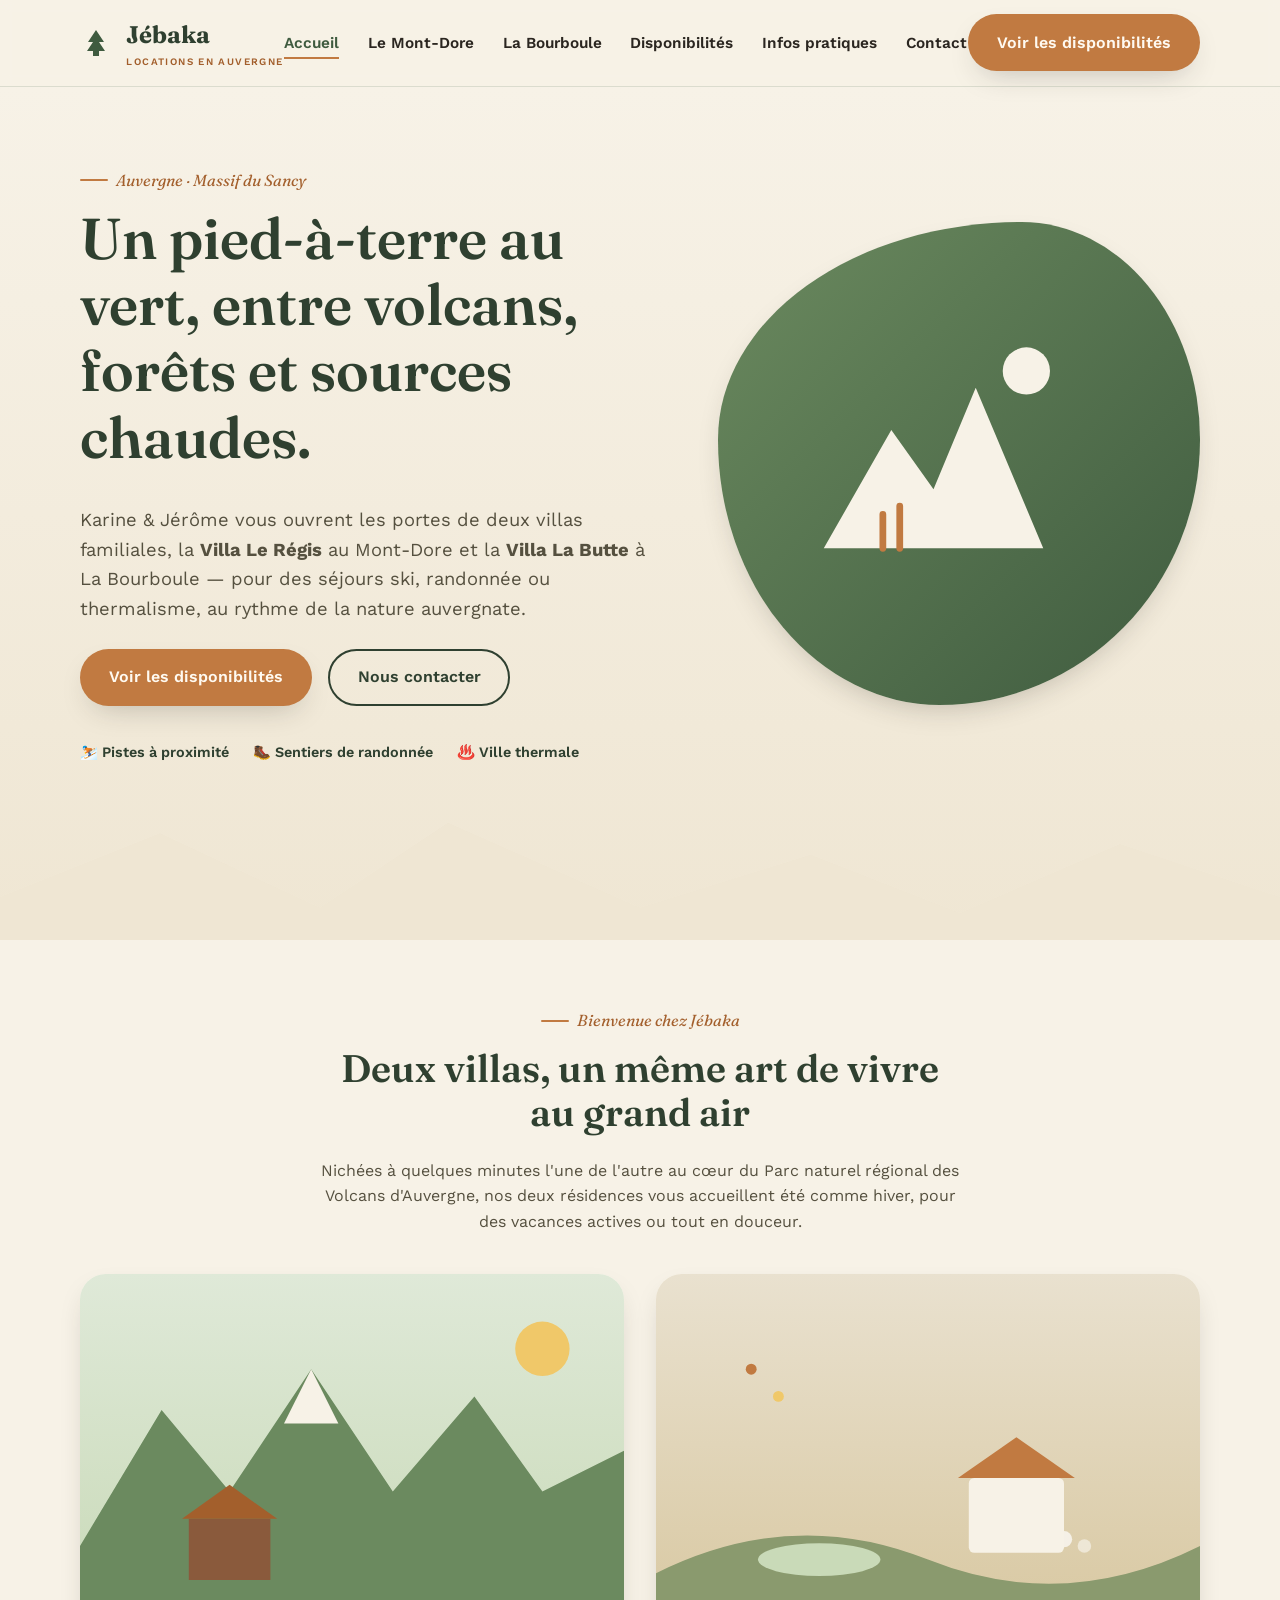
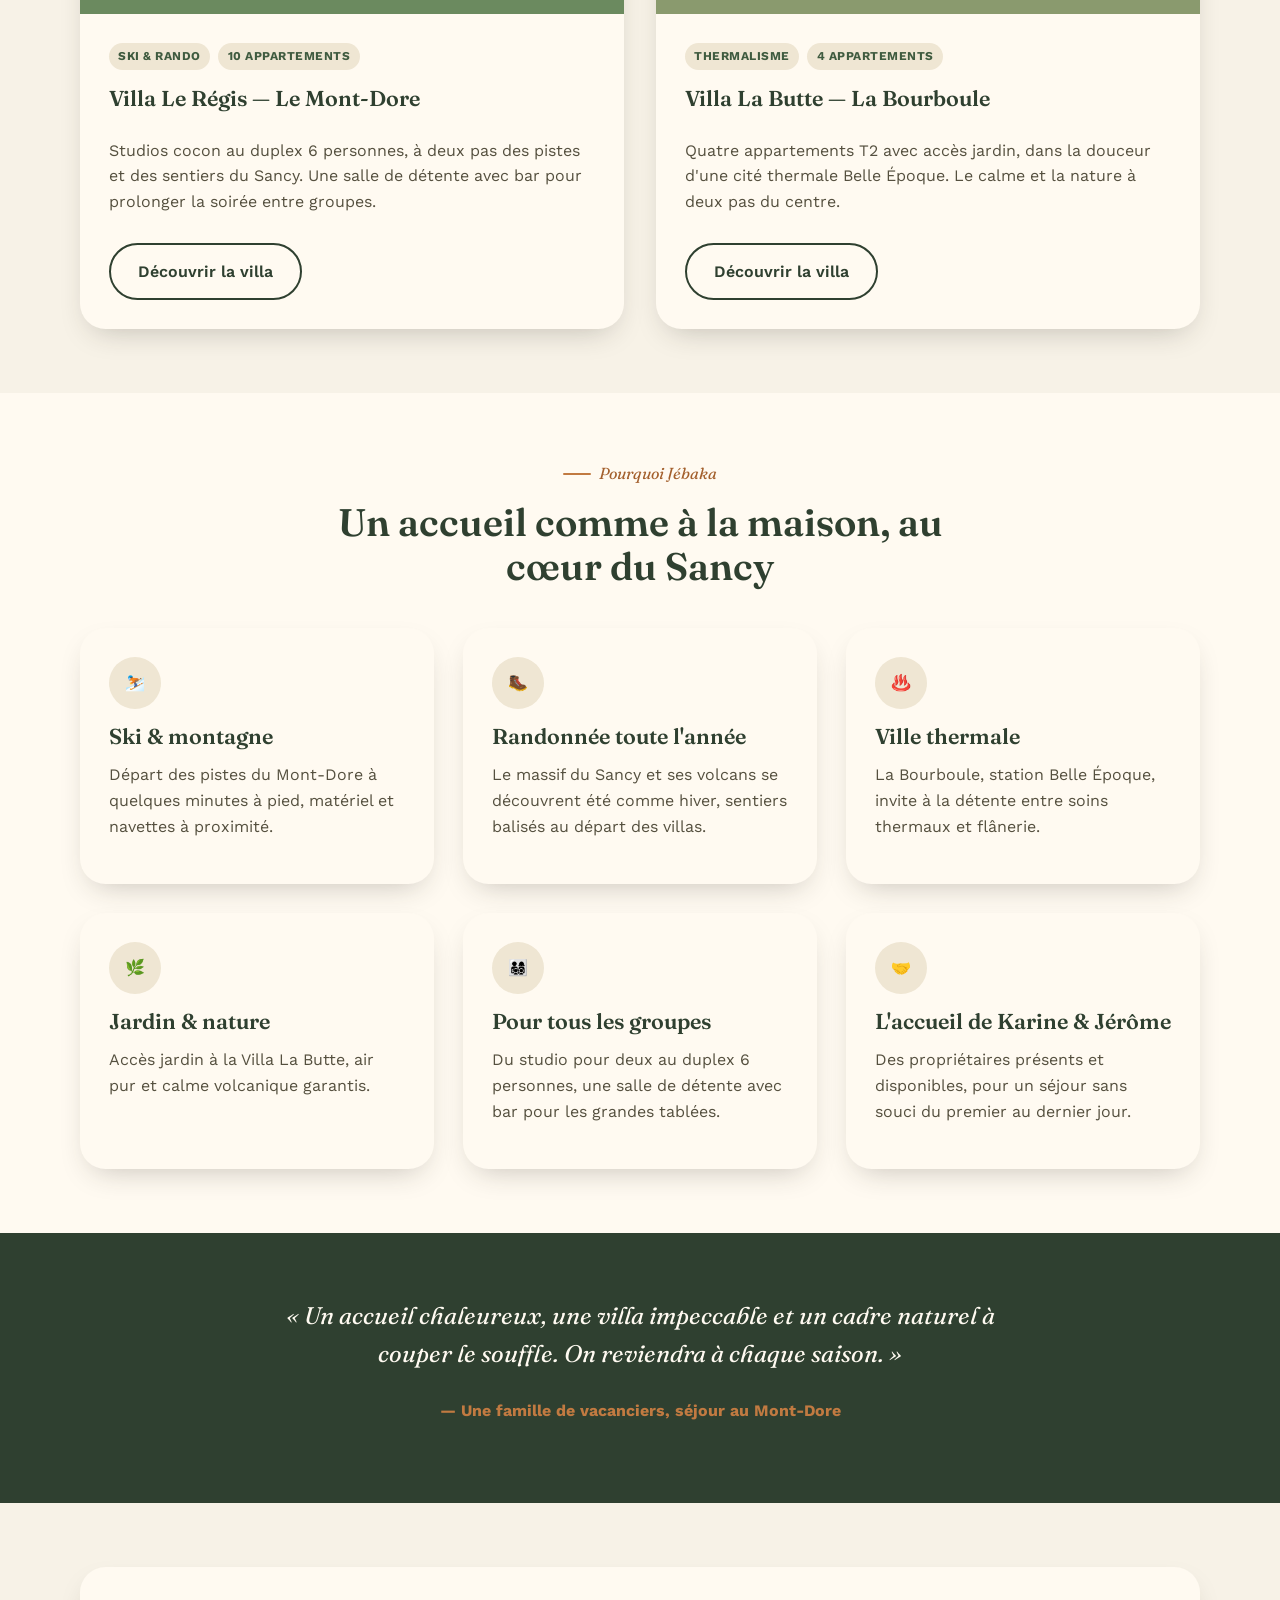
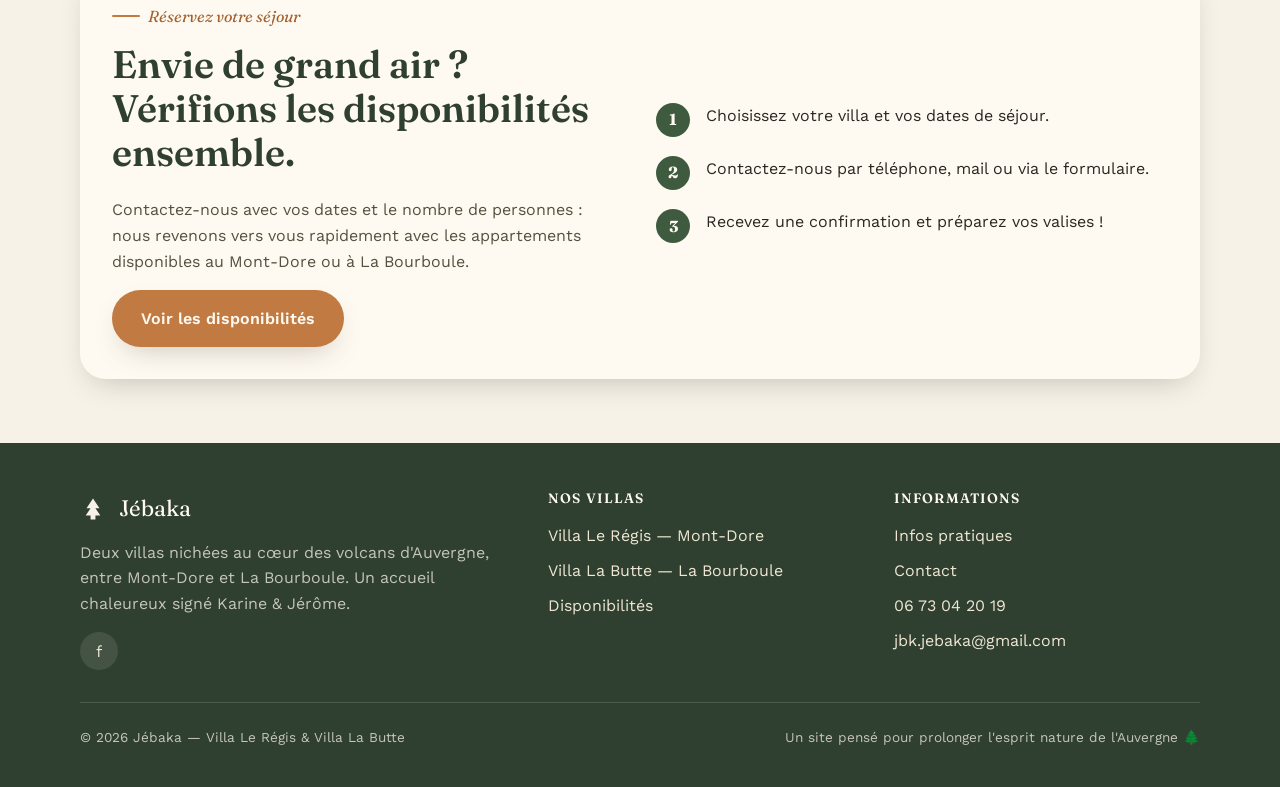
==== index.html @ 48bd9418 "Refonte du site Jébaka avec un thème naturel Nouveau site statique (accueil, Mont-Dore, Bourboule, d" ====
<!DOCTYPE html>
<html lang="fr">
<head>
<meta charset="UTF-8">
<meta name="viewport" content="width=device-width, initial-scale=1.0">
<title>Jébaka — Locations de vacances au Mont-Dore & La Bourboule</title>
<meta name="description" content="Jébaka vous accueille dans deux villas au cœur des volcans d'Auvergne : Villa Le Régis au Mont-Dore et Villa La Butte à La Bourboule. Ski, randonnée, thermalisme et nature.">
<link rel="icon" href="data:image/svg+xml,<svg xmlns=%22http://www.w3.org/2000/svg%22 viewBox=%220 0 100 100%22><text y=%22.9em%22 font-size=%2290%22>🌲</text></svg>">
<link rel="preconnect" href="https://fonts.googleapis.com">
<link rel="preconnect" href="https://fonts.gstatic.com" crossorigin>
<link href="https://fonts.googleapis.com/css2?family=Fraunces:ital,wght@0,500;0,600;0,700;1,500&family=Work+Sans:wght@400;500;600;700&display=swap" rel="stylesheet">
<link rel="stylesheet" href="assets/css/style.css">
</head>
<body>

<header class="site-header">
  <div class="container">
    <a href="index.html" class="logo">
      <svg width="32" height="32" viewBox="0 0 32 32" fill="none"><path d="M16 3 L24 15h-5l6 9h-6l0 5h-6l0-5H7l6-9h-5Z" fill="#3f5b3f"/></svg>
      <span>Jébaka<span class="sub">Locations en Auvergne</span></span>
    </a>
    <nav class="main-nav" aria-label="Navigation principale">
      <ul>
        <li><a href="index.html" aria-current="page">Accueil</a></li>
        <li><a href="mont-dore.html">Le Mont-Dore</a></li>
        <li><a href="bourboule.html">La Bourboule</a></li>
        <li><a href="disponibilites.html">Disponibilités</a></li>
        <li><a href="infos-pratiques.html">Infos pratiques</a></li>
        <li><a href="contact.html">Contact</a></li>
      </ul>
    </nav>
    <div class="header-actions">
      <a href="disponibilites.html" class="btn btn-primary">Voir les disponibilités</a>
      <button class="nav-toggle" aria-label="Ouvrir le menu"><span></span></button>
    </div>
  </div>
</header>

<main>
  <section class="hero">
    <div class="container">
      <div class="hero-copy">
        <p class="eyebrow">Auvergne · Massif du Sancy</p>
        <h1>Un pied-à-terre au vert, entre volcans, forêts et sources chaudes.</h1>
        <p class="lead">Karine &amp; Jérôme vous ouvrent les portes de deux villas familiales, la <strong>Villa Le Régis</strong> au Mont-Dore et la <strong>Villa La Butte</strong> à La Bourboule — pour des séjours ski, randonnée ou thermalisme, au rythme de la nature auvergnate.</p>
        <div class="hero-actions">
          <a href="disponibilites.html" class="btn btn-primary">Voir les disponibilités</a>
          <a href="contact.html" class="btn btn-ghost">Nous contacter</a>
        </div>
        <div class="hero-badges">
          <span class="badge">⛷️ Pistes à proximité</span>
          <span class="badge">🥾 Sentiers de randonnée</span>
          <span class="badge">♨️ Ville thermale</span>
        </div>
      </div>
      <div class="hero-art">
        <div class="blob">
          <svg viewBox="0 0 200 200" fill="none">
            <path d="M20 150 L60 80 L85 115 L110 55 L150 150 Z" fill="#f7f2e7"/>
            <circle cx="140" cy="45" r="14" fill="#f7f2e7"/>
            <path d="M55 150 L55 130 M65 150 L65 125" stroke="#c17a41" stroke-width="4" stroke-linecap="round"/>
          </svg>
        </div>
      </div>
    </div>
    <svg class="mountain-line" viewBox="0 0 1200 120" preserveAspectRatio="none">
      <path d="M0,120 L0,80 L150,20 L300,90 L420,10 L600,90 L760,40 L900,95 L1050,30 L1200,80 L1200,120 Z" fill="#efe6d3"/>
    </svg>
  </section>

  <section class="section-cream">
    <div class="container">
      <div class="section-head center">
        <p class="eyebrow">Bienvenue chez Jébaka</p>
        <h2>Deux villas, un même art de vivre au grand air</h2>
        <p>Nichées à quelques minutes l'une de l'autre au cœur du Parc naturel régional des Volcans d'Auvergne, nos deux résidences vous accueillent été comme hiver, pour des vacances actives ou tout en douceur.</p>
      </div>

      <div class="property-grid">
        <article class="property-card">
          <div class="property-media" style="background:linear-gradient(180deg,#dfe9d8,#c9dab8)">
            <svg viewBox="0 0 400 250" width="100%" height="100%" preserveAspectRatio="xMidYMax slice">
              <path d="M0 200 L60 100 L110 160 L170 70 L230 160 L290 90 L340 160 L400 130 L400 250 L0 250 Z" fill="#6b8a5f"/>
              <path d="M170 70 L150 110 L190 110 Z" fill="#f7f2e7"/>
              <rect x="80" y="180" width="60" height="45" fill="#8a5a3c"/>
              <path d="M75 180 L110 155 L145 180 Z" fill="#a35f2c"/>
              <circle cx="340" cy="55" r="20" fill="#f0c869"/>
            </svg>
          </div>
          <div class="property-body">
            <div class="property-tags"><span class="tag">Ski &amp; rando</span><span class="tag">10 appartements</span></div>
            <h3>Villa Le Régis — Le Mont-Dore</h3>
            <p>Studios cocon au duplex 6 personnes, à deux pas des pistes et des sentiers du Sancy. Une salle de détente avec bar pour prolonger la soirée entre groupes.</p>
            <a href="mont-dore.html" class="btn btn-ghost">Découvrir la villa</a>
          </div>
        </article>

        <article class="property-card">
          <div class="property-media" style="background:linear-gradient(180deg,#e9e1cf,#d9c9a3)">
            <svg viewBox="0 0 400 250" width="100%" height="100%" preserveAspectRatio="xMidYMax slice">
              <path d="M0 220 Q100 170 200 210 T400 200 L400 250 L0 250 Z" fill="#8a9a6e"/>
              <ellipse cx="120" cy="210" rx="45" ry="12" fill="#c9dab8"/>
              <circle cx="300" cy="195" r="6" fill="#fff" opacity="0.7"/>
              <circle cx="315" cy="200" r="5" fill="#fff" opacity="0.5"/>
              <rect x="230" y="150" width="70" height="55" rx="4" fill="#f7f2e7"/>
              <path d="M222 150 L265 120 L308 150 Z" fill="#c17a41"/>
              <circle cx="70" cy="70" r="4" fill="#c17a41"/>
              <circle cx="90" cy="90" r="4" fill="#f0c869"/>
            </svg>
          </div>
          <div class="property-body">
            <div class="property-tags"><span class="tag">Thermalisme</span><span class="tag">4 appartements</span></div>
            <h3>Villa La Butte — La Bourboule</h3>
            <p>Quatre appartements T2 avec accès jardin, dans la douceur d'une cité thermale Belle Époque. Le calme et la nature à deux pas du centre.</p>
            <a href="bourboule.html" class="btn btn-ghost">Découvrir la villa</a>
          </div>
        </article>
      </div>
    </div>
  </section>

  <section class="section-paper">
    <div class="container">
      <div class="section-head center">
        <p class="eyebrow">Pourquoi Jébaka</p>
        <h2>Un accueil comme à la maison, au cœur du Sancy</h2>
      </div>
      <div class="feature-grid">
        <div class="feature-card">
          <div class="feature-icon">⛷️</div>
          <h3>Ski &amp; montagne</h3>
          <p>Départ des pistes du Mont-Dore à quelques minutes à pied, matériel et navettes à proximité.</p>
        </div>
        <div class="feature-card">
          <div class="feature-icon">🥾</div>
          <h3>Randonnée toute l'année</h3>
          <p>Le massif du Sancy et ses volcans se découvrent été comme hiver, sentiers balisés au départ des villas.</p>
        </div>
        <div class="feature-card">
          <div class="feature-icon">♨️</div>
          <h3>Ville thermale</h3>
          <p>La Bourboule, station Belle Époque, invite à la détente entre soins thermaux et flânerie.</p>
        </div>
        <div class="feature-card">
          <div class="feature-icon">🌿</div>
          <h3>Jardin &amp; nature</h3>
          <p>Accès jardin à la Villa La Butte, air pur et calme volcanique garantis.</p>
        </div>
        <div class="feature-card">
          <div class="feature-icon">👨‍👩‍👧‍👦</div>
          <h3>Pour tous les groupes</h3>
          <p>Du studio pour deux au duplex 6 personnes, une salle de détente avec bar pour les grandes tablées.</p>
        </div>
        <div class="feature-card">
          <div class="feature-icon">🤝</div>
          <h3>L'accueil de Karine &amp; Jérôme</h3>
          <p>Des propriétaires présents et disponibles, pour un séjour sans souci du premier au dernier jour.</p>
        </div>
      </div>
    </div>
  </section>

  <section class="section-forest">
    <div class="container">
      <div class="testimonial">
        <p class="quote">« Un accueil chaleureux, une villa impeccable et un cadre naturel à couper le souffle. On reviendra à chaque saison. »</p>
        <p class="author">— Une famille de vacanciers, séjour au Mont-Dore</p>
      </div>
    </div>
  </section>

  <section class="section-cream">
    <div class="container">
      <div class="avail-panel">
        <div>
          <p class="eyebrow">Réservez votre séjour</p>
          <h2>Envie de grand air ? Vérifions les disponibilités ensemble.</h2>
          <p>Contactez-nous avec vos dates et le nombre de personnes : nous revenons vers vous rapidement avec les appartements disponibles au Mont-Dore ou à La Bourboule.</p>
          <a href="disponibilites.html" class="btn btn-primary">Voir les disponibilités</a>
        </div>
        <ul class="avail-steps">
          <li>Choisissez votre villa et vos dates de séjour.</li>
          <li>Contactez-nous par téléphone, mail ou via le formulaire.</li>
          <li>Recevez une confirmation et préparez vos valises !</li>
        </ul>
      </div>
    </div>
  </section>
</main>

<footer class="site-footer">
  <div class="container">
    <div class="footer-grid">
      <div>
        <div class="footer-logo">
          <svg width="26" height="26" viewBox="0 0 32 32" fill="none"><path d="M16 3 L24 15h-5l6 9h-6l0 5h-6l0-5H7l6-9h-5Z" fill="#f7f2e7"/></svg>
          Jébaka
        </div>
        <p>Deux villas nichées au cœur des volcans d'Auvergne, entre Mont-Dore et La Bourboule. Un accueil chaleureux signé Karine &amp; Jérôme.</p>
        <div class="social-links">
          <a href="https://www.facebook.com" aria-label="Facebook" target="_blank" rel="noopener">f</a>
        </div>
      </div>
      <div>
        <h4>Nos villas</h4>
        <ul>
          <li><a href="mont-dore.html">Villa Le Régis — Mont-Dore</a></li>
          <li><a href="bourboule.html">Villa La Butte — La Bourboule</a></li>
          <li><a href="disponibilites.html">Disponibilités</a></li>
        </ul>
      </div>
      <div>
        <h4>Informations</h4>
        <ul>
          <li><a href="infos-pratiques.html">Infos pratiques</a></li>
          <li><a href="contact.html">Contact</a></li>
          <li><a href="tel:0673042019">06 73 04 20 19</a></li>
          <li><a href="mailto:jbk.jebaka@gmail.com">jbk.jebaka@gmail.com</a></li>
        </ul>
      </div>
    </div>
    <div class="footer-bottom">
      <p>© 2026 Jébaka — Villa Le Régis &amp; Villa La Butte</p>
      <p>Un site pensé pour prolonger l'esprit nature de l'Auvergne 🌲</p>
    </div>
  </div>
</footer>

<script src="assets/js/main.js"></script>
</body>
</html>
---- assets/css/style.css ----
/* =========================================================
   Jébaka — thème "nature d'Auvergne"
   Palette : sapin, terre cuite, mousse, crème, pierre volcanique
   ========================================================= */

:root {
  --forest-dark: #2f4030;
  --forest: #3f5b3f;
  --forest-light: #6b8a5f;
  --moss: #8a9a6e;
  --clay: #c17a41;
  --clay-dark: #a35f2c;
  --stone: #6f6459;
  --cream: #f7f2e7;
  --cream-dark: #efe6d3;
  --paper: #fffaf1;
  --ink: #2b2620;
  --ink-soft: #55503f;

  --font-display: "Fraunces", "Iowan Old Style", Georgia, serif;
  --font-body: "Work Sans", "Segoe UI", sans-serif;

  --radius-organic: 63% 37% 54% 46% / 45% 45% 55% 55%;
  --radius-soft: 1.6rem;
  --shadow-soft: 0 12px 30px -12px rgba(43, 38, 32, 0.28);
}

* { box-sizing: border-box; }

html { scroll-behavior: smooth; }

body {
  margin: 0;
  font-family: var(--font-body);
  color: var(--ink);
  background: var(--cream);
  line-height: 1.6;
}

img { max-width: 100%; display: block; }

a { color: inherit; text-decoration: none; }

h1, h2, h3, h4 {
  font-family: var(--font-display);
  color: var(--forest-dark);
  line-height: 1.15;
  margin: 0 0 0.6em;
  font-weight: 600;
}

h1 { font-size: clamp(2.2rem, 4vw + 1rem, 3.6rem); }
h2 { font-size: clamp(1.7rem, 2.5vw + 1rem, 2.4rem); }
h3 { font-size: 1.35rem; }

p { margin: 0 0 1em; color: var(--ink-soft); }

.container {
  width: min(1120px, 92%);
  margin-inline: auto;
}

.eyebrow {
  display: inline-flex;
  align-items: center;
  gap: 0.5em;
  font-family: var(--font-display);
  font-style: italic;
  color: var(--clay-dark);
  font-size: 1rem;
  margin-bottom: 0.8em;
}
.eyebrow::before {
  content: "";
  width: 28px;
  height: 2px;
  background: var(--clay);
  border-radius: 2px;
}

/* ---------- Buttons ---------- */
.btn {
  display: inline-flex;
  align-items: center;
  gap: 0.5em;
  padding: 0.85em 1.7em;
  border-radius: 999px;
  font-weight: 600;
  font-family: var(--font-body);
  border: 2px solid transparent;
  cursor: pointer;
  transition: transform 0.2s ease, box-shadow 0.2s ease, background 0.2s ease, color 0.2s ease;
}
.btn-primary {
  background: var(--clay);
  color: var(--paper);
  box-shadow: var(--shadow-soft);
}
.btn-primary:hover { background: var(--clay-dark); transform: translateY(-2px); }

.btn-ghost {
  background: transparent;
  border-color: currentColor;
  color: var(--forest-dark);
}
.btn-ghost:hover { background: var(--forest-dark); color: var(--paper); }

.btn-light {
  background: var(--paper);
  color: var(--forest-dark);
}
.btn-light:hover { background: var(--cream-dark); transform: translateY(-2px); }

/* ---------- Header ---------- */
.site-header {
  position: sticky;
  top: 0;
  z-index: 50;
  background: rgba(247, 242, 231, 0.92);
  backdrop-filter: blur(6px);
  border-bottom: 1px solid rgba(63, 91, 63, 0.15);
}
.site-header .container {
  display: flex;
  align-items: center;
  justify-content: space-between;
  padding-block: 0.9rem;
}

.logo {
  display: flex;
  align-items: center;
  gap: 0.6em;
  font-family: var(--font-display);
  font-size: 1.5rem;
  font-weight: 700;
  color: var(--forest-dark);
}
.logo svg { flex-shrink: 0; }
.logo span.sub {
  display: block;
  font-family: var(--font-body);
  font-size: 0.62rem;
  letter-spacing: 0.14em;
  text-transform: uppercase;
  font-weight: 600;
  color: var(--clay-dark);
}

.main-nav ul {
  list-style: none;
  display: flex;
  gap: 1.8rem;
  margin: 0;
  padding: 0;
}
.main-nav a {
  font-weight: 600;
  font-size: 0.96rem;
  color: var(--ink);
  padding-block: 0.3em;
  border-bottom: 2px solid transparent;
  transition: color 0.2s ease, border-color 0.2s ease;
}
.main-nav a:hover,
.main-nav a[aria-current="page"] {
  color: var(--forest);
  border-color: var(--clay);
}

.header-actions { display: flex; align-items: center; gap: 1rem; }

.nav-toggle {
  display: none;
  background: none;
  border: none;
  cursor: pointer;
  padding: 0.4em;
}
.nav-toggle span, .nav-toggle span::before, .nav-toggle span::after {
  display: block;
  width: 24px;
  height: 2px;
  background: var(--forest-dark);
  position: relative;
  transition: 0.2s;
}
.nav-toggle span::before, .nav-toggle span::after { content: ""; position: absolute; left: 0; }
.nav-toggle span::before { top: -7px; }
.nav-toggle span::after { top: 7px; }

/* ---------- Hero ---------- */
.hero {
  position: relative;
  overflow: hidden;
  background: linear-gradient(180deg, var(--cream) 0%, var(--cream-dark) 100%);
  padding-block: clamp(3rem, 6vw, 6rem) 0;
}
.hero .container {
  display: grid;
  grid-template-columns: 1.1fr 0.9fr;
  gap: 3rem;
  align-items: center;
}
.hero-copy p.lead { font-size: 1.15rem; }
.hero-actions { display: flex; gap: 1rem; flex-wrap: wrap; margin-top: 1.6rem; }

.hero-badges {
  display: flex;
  gap: 1.5rem;
  margin-top: 2.2rem;
  flex-wrap: wrap;
}
.hero-badges .badge {
  display: flex;
  align-items: center;
  gap: 0.6em;
  font-size: 0.9rem;
  font-weight: 600;
  color: var(--forest-dark);
}

.hero-art { position: relative; }
.blob {
  border-radius: var(--radius-organic);
  background: linear-gradient(135deg, var(--forest-light), var(--forest));
  aspect-ratio: 1;
  display: flex;
  align-items: center;
  justify-content: center;
  box-shadow: var(--shadow-soft);
}
.blob svg { width: 70%; height: 70%; }

.mountain-line {
  width: 100%;
  height: auto;
  display: block;
  margin-top: 3rem;
}

/* ---------- Sections ---------- */
section { padding-block: clamp(3rem, 5vw, 5.5rem); }
.section-cream { background: var(--cream); }
.section-paper { background: var(--paper); }
.section-forest {
  background: var(--forest-dark);
  color: var(--cream);
}
.section-forest h2, .section-forest h3 { color: var(--paper); }
.section-forest p { color: rgba(247, 242, 231, 0.85); }

.section-head { max-width: 640px; margin-bottom: 2.5rem; }
.section-head.center { margin-inline: auto; text-align: center; }

/* ---------- Property cards ---------- */
.property-grid {
  display: grid;
  grid-template-columns: repeat(2, 1fr);
  gap: 2rem;
}
.property-card {
  background: var(--paper);
  border-radius: var(--radius-soft);
  overflow: hidden;
  box-shadow: var(--shadow-soft);
  display: flex;
  flex-direction: column;
}
.property-media {
  aspect-ratio: 16/10;
  position: relative;
  overflow: hidden;
}
.property-body { padding: 1.8rem; display: flex; flex-direction: column; gap: 0.8rem; flex: 1; }
.property-tags { display: flex; gap: 0.5rem; flex-wrap: wrap; margin-bottom: 0.3rem; }
.tag {
  font-size: 0.75rem;
  font-weight: 700;
  letter-spacing: 0.04em;
  text-transform: uppercase;
  padding: 0.3em 0.8em;
  border-radius: 999px;
  background: var(--cream-dark);
  color: var(--forest);
}
.property-body .btn { margin-top: auto; align-self: flex-start; }

/* ---------- Feature grid ---------- */
.feature-grid {
  display: grid;
  grid-template-columns: repeat(3, 1fr);
  gap: 1.8rem;
}
.feature-card {
  background: var(--paper);
  border-radius: var(--radius-soft);
  padding: 1.8rem;
  box-shadow: var(--shadow-soft);
}
.feature-icon {
  width: 52px;
  height: 52px;
  border-radius: 50%;
  background: var(--cream-dark);
  display: flex;
  align-items: center;
  justify-content: center;
  margin-bottom: 1rem;
  color: var(--forest);
}

/* ---------- Apartment list (detail pages) ---------- */
.apartment-list { display: grid; gap: 1.2rem; }
.apartment-row {
  display: grid;
  grid-template-columns: 1fr auto auto;
  gap: 1.2rem;
  align-items: center;
  background: var(--paper);
  border-radius: var(--radius-soft);
  padding: 1.3rem 1.6rem;
  box-shadow: var(--shadow-soft);
}
.apartment-row h3 { margin: 0; font-size: 1.1rem; }
.apartment-row .meta { color: var(--ink-soft); font-size: 0.9rem; margin: 0; }
.apartment-row .capacity {
  font-weight: 700;
  color: var(--forest);
  white-space: nowrap;
}

/* ---------- Gallery ---------- */
.gallery-grid {
  display: grid;
  grid-template-columns: repeat(4, 1fr);
  gap: 1rem;
}
.gallery-grid > div {
  aspect-ratio: 1;
  border-radius: var(--radius-soft);
  overflow: hidden;
  box-shadow: var(--shadow-soft);
}
.gallery-grid > div:nth-child(1) { grid-column: span 2; grid-row: span 2; }

/* ---------- Info / practical page ---------- */
.info-grid {
  display: grid;
  grid-template-columns: repeat(2, 1fr);
  gap: 1.8rem;
}
.info-card {
  background: var(--paper);
  border-radius: var(--radius-soft);
  padding: 1.8rem;
  box-shadow: var(--shadow-soft);
  border-left: 4px solid var(--clay);
}
.info-card h3 { margin-bottom: 0.5rem; }
.schedule-table { width: 100%; border-collapse: collapse; margin-top: 1rem; }
.schedule-table th, .schedule-table td {
  text-align: left;
  padding: 0.6em 0.4em;
  border-bottom: 1px solid var(--cream-dark);
  font-size: 0.95rem;
}
.schedule-table th { color: var(--forest); font-family: var(--font-display); }

.link-list { list-style: none; padding: 0; margin: 0; display: grid; gap: 0.7rem; }
.link-list a {
  display: flex;
  align-items: center;
  gap: 0.6em;
  font-weight: 600;
  color: var(--forest);
}
.link-list a:hover { color: var(--clay-dark); }

/* ---------- Availability page ---------- */
.avail-panel {
  background: var(--paper);
  border-radius: var(--radius-soft);
  box-shadow: var(--shadow-soft);
  padding: 2rem;
  display: grid;
  grid-template-columns: 1fr 1fr;
  gap: 2rem;
  align-items: center;
}
.avail-steps { list-style: none; padding: 0; margin: 0; counter-reset: step; display: grid; gap: 1.2rem; }
.avail-steps li {
  counter-increment: step;
  display: flex;
  gap: 1rem;
  align-items: flex-start;
}
.avail-steps li::before {
  content: counter(step);
  flex-shrink: 0;
  width: 34px; height: 34px;
  border-radius: 50%;
  background: var(--forest);
  color: var(--paper);
  font-weight: 700;
  display: flex; align-items: center; justify-content: center;
  font-family: var(--font-display);
}

/* ---------- Contact ---------- */
.contact-grid {
  display: grid;
  grid-template-columns: 1fr 1fr;
  gap: 2.5rem;
}
.contact-card {
  background: var(--paper);
  border-radius: var(--radius-soft);
  box-shadow: var(--shadow-soft);
  padding: 2rem;
}
.contact-detail { display: flex; align-items: center; gap: 0.8em; margin-bottom: 1.1rem; }
.contact-detail .icon-badge {
  width: 42px; height: 42px; border-radius: 50%;
  background: var(--cream-dark); color: var(--forest);
  display: flex; align-items: center; justify-content: center; flex-shrink: 0;
}
.form-field { margin-bottom: 1.1rem; display: grid; gap: 0.4em; }
.form-field label { font-weight: 600; font-size: 0.9rem; color: var(--forest-dark); }
.form-field input, .form-field textarea {
  padding: 0.8em 1em;
  border-radius: 0.7em;
  border: 1px solid var(--cream-dark);
  background: var(--cream);
  font-family: var(--font-body);
  font-size: 1rem;
  color: var(--ink);
}
.form-field input:focus, .form-field textarea:focus {
  outline: 2px solid var(--forest-light);
  outline-offset: 1px;
}

/* ---------- Testimonial ---------- */
.testimonial {
  max-width: 760px;
  margin-inline: auto;
  text-align: center;
}
.testimonial p.quote {
  font-family: var(--font-display);
  font-style: italic;
  font-size: 1.5rem;
  color: var(--paper);
}
.testimonial .author { font-weight: 700; color: var(--clay); }

/* ---------- Footer ---------- */
.site-footer {
  background: var(--forest-dark);
  color: var(--cream-dark);
  padding-block: 3rem 1.5rem;
}
.footer-grid {
  display: grid;
  grid-template-columns: 1.4fr 1fr 1fr;
  gap: 2.5rem;
  padding-bottom: 2rem;
  border-bottom: 1px solid rgba(247, 242, 231, 0.15);
}
.site-footer p { color: rgba(247, 242, 231, 0.75); }

.footer-grid h4 {
  color: var(--paper);
  font-size: 0.85rem;
  text-transform: uppercase;
  letter-spacing: 0.08em;
  margin-bottom: 1rem;
}
.footer-grid ul { list-style: none; margin: 0; padding: 0; display: grid; gap: 0.6rem; }
.footer-grid a:hover { color: var(--paper); }
.footer-logo { display: flex; align-items: center; gap: 0.6em; font-family: var(--font-display); font-size: 1.4rem; color: var(--paper); margin-bottom: 0.8rem; }
.footer-bottom {
  display: flex;
  justify-content: space-between;
  align-items: center;
  padding-top: 1.5rem;
  font-size: 0.85rem;
  flex-wrap: wrap;
  gap: 1rem;
}
.social-links { display: flex; gap: 0.8rem; }
.social-links a {
  width: 38px; height: 38px; border-radius: 50%;
  background: rgba(247, 242, 231, 0.1);
  display: flex; align-items: center; justify-content: center;
  transition: background 0.2s ease;
}
.social-links a:hover { background: var(--clay); }

/* ---------- Utilities ---------- */
.divider-leaf {
  display: flex;
  justify-content: center;
  color: var(--moss);
  margin-block: 0.5rem 2.5rem;
}

/* ---------- Responsive ---------- */
@media (max-width: 900px) {
  .main-nav { display: none; }
  .nav-toggle { display: block; }
  .hero .container { grid-template-columns: 1fr; }
  .hero-art { order: -1; max-width: 320px; margin-inline: auto; }
  .property-grid, .feature-grid, .info-grid, .contact-grid, .avail-panel {
    grid-template-columns: 1fr;
  }
  .gallery-grid { grid-template-columns: repeat(2, 1fr); }
  .footer-grid { grid-template-columns: 1fr; }
  .apartment-row { grid-template-columns: 1fr; text-align: left; }
}

body.nav-open .main-nav {
  display: block;
  position: absolute;
  top: 100%;
  left: 0;
  right: 0;
  background: var(--paper);
  box-shadow: var(--shadow-soft);
  padding: 1.5rem;
}
body.nav-open .main-nav ul { flex-direction: column; gap: 1rem; }
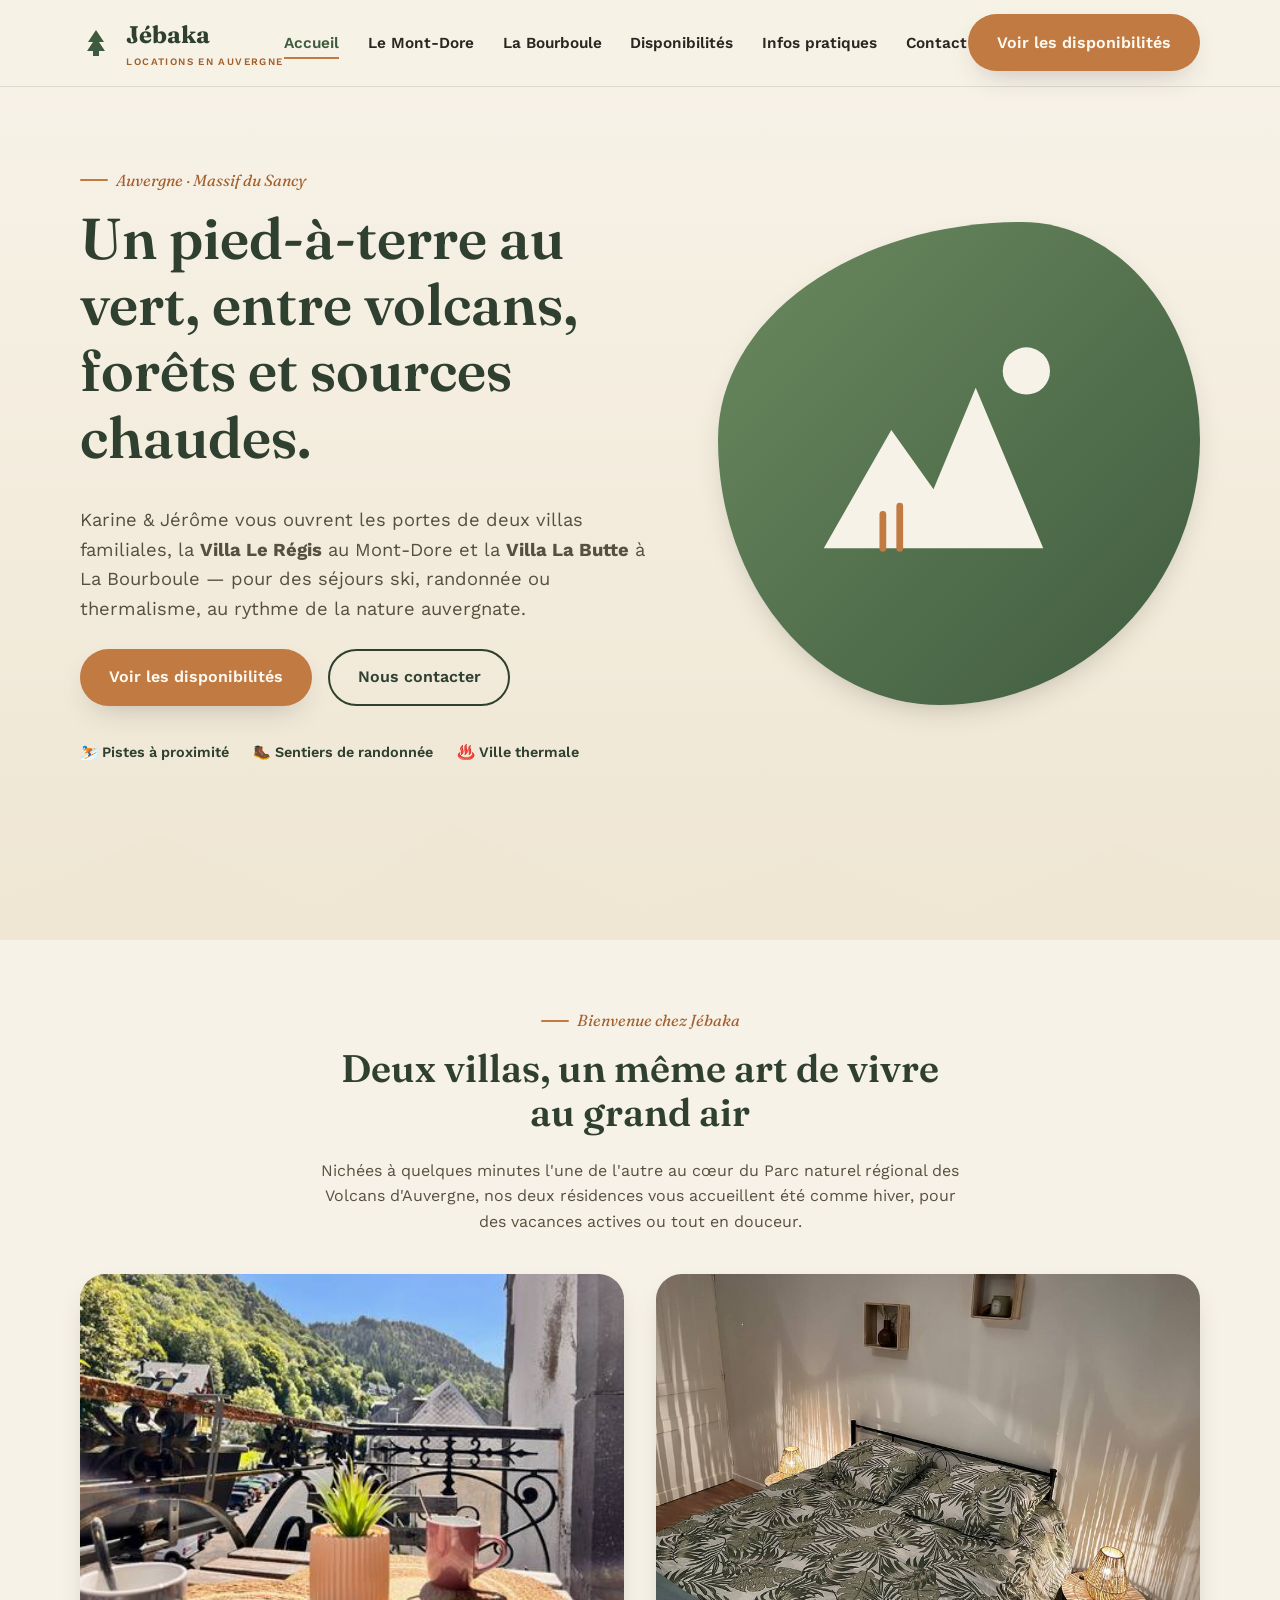
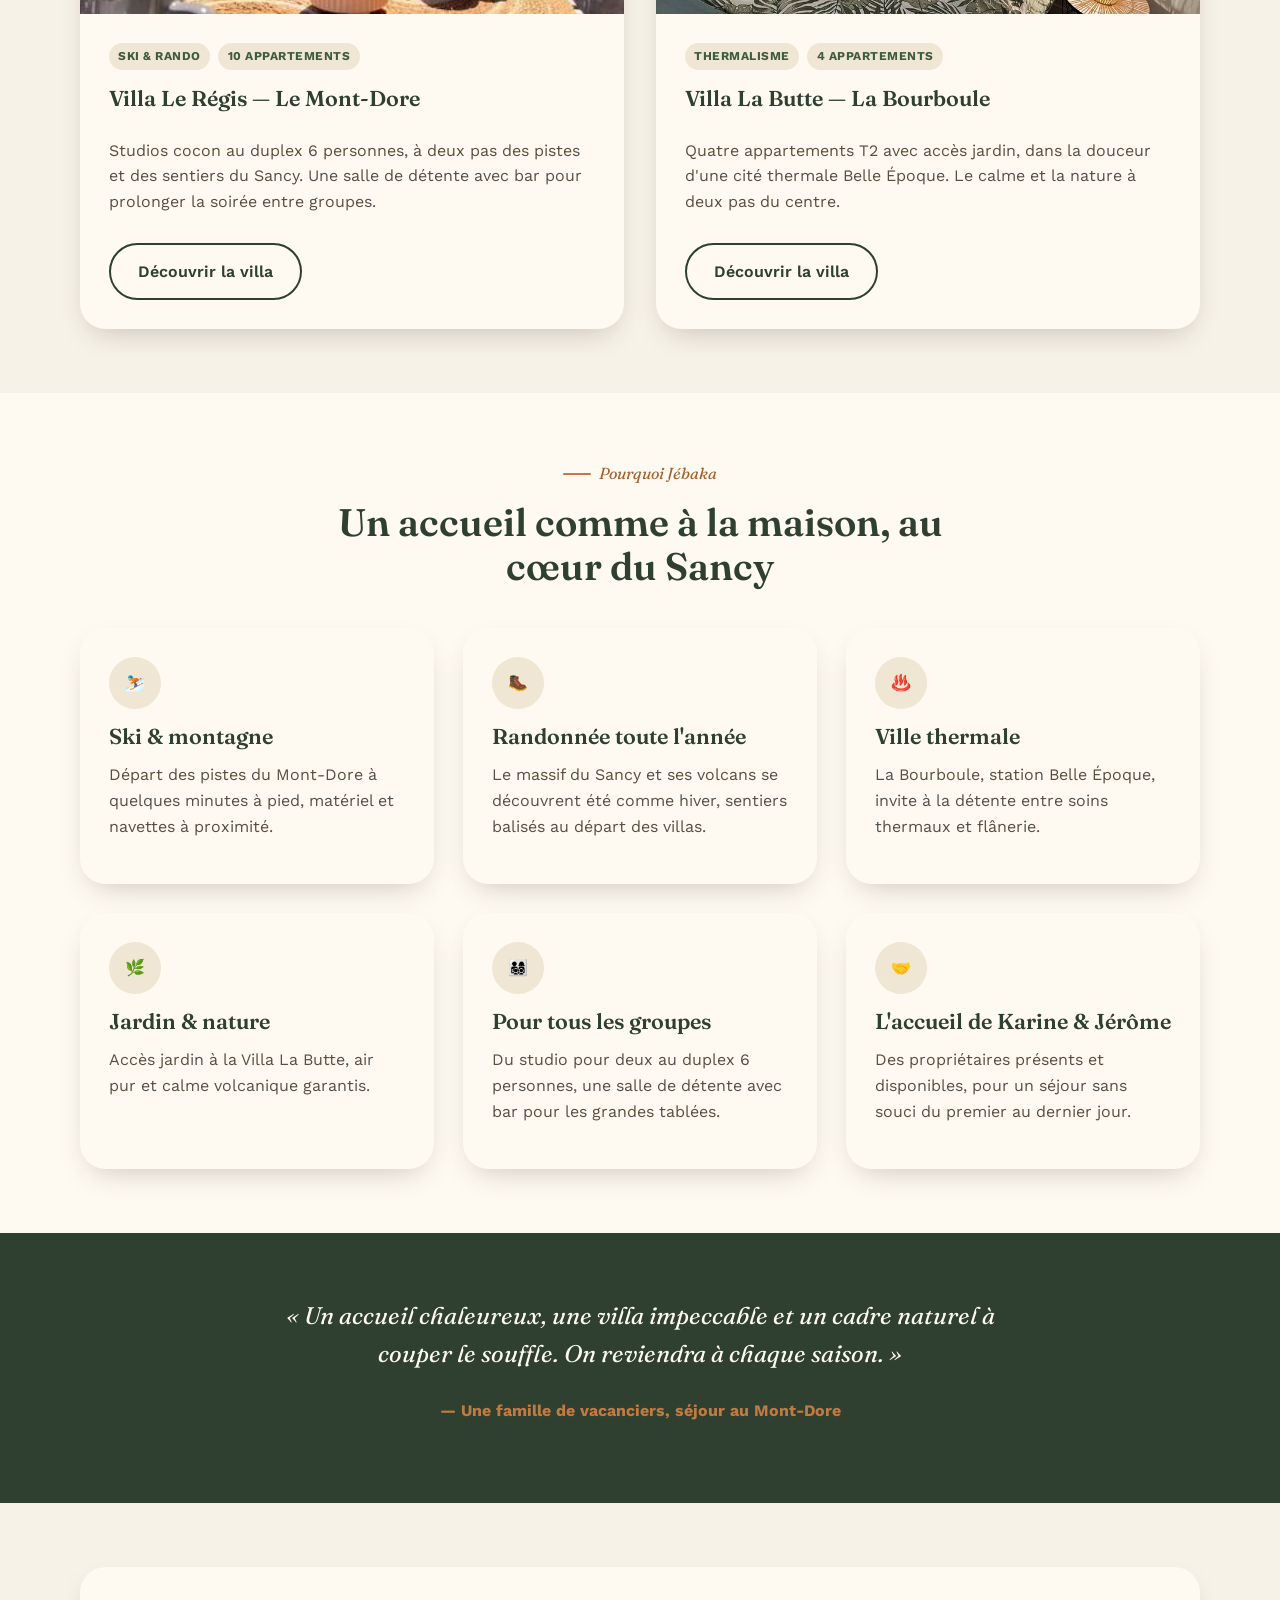
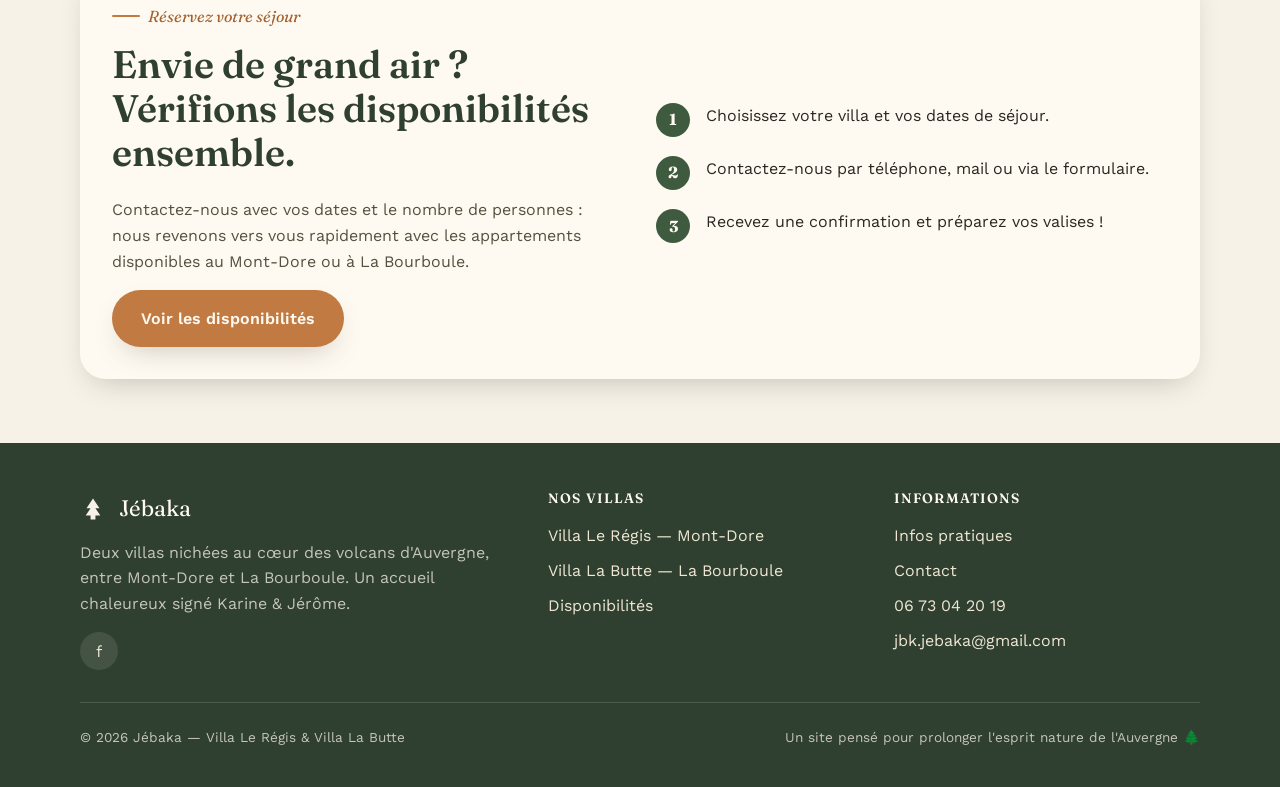
==== commit c7d03936: "Intègre les vraies photos des logements Remplace les illustrations SVG par les photos réelles des ap" ====
--- a/index.html
+++ b/index.html
@@ -78,14 +78,8 @@
 
       <div class="property-grid">
         <article class="property-card">
-          <div class="property-media" style="background:linear-gradient(180deg,#dfe9d8,#c9dab8)">
-            <svg viewBox="0 0 400 250" width="100%" height="100%" preserveAspectRatio="xMidYMax slice">
-              <path d="M0 200 L60 100 L110 160 L170 70 L230 160 L290 90 L340 160 L400 130 L400 250 L0 250 Z" fill="#6b8a5f"/>
-              <path d="M170 70 L150 110 L190 110 Z" fill="#f7f2e7"/>
-              <rect x="80" y="180" width="60" height="45" fill="#8a5a3c"/>
-              <path d="M75 180 L110 155 L145 180 Z" fill="#a35f2c"/>
-              <circle cx="340" cy="55" r="20" fill="#f0c869"/>
-            </svg>
+          <div class="property-media">
+            <img src="assets/img/mont-dore/balcon-vue-montagne.jpg" alt="Vue montagne depuis un balcon de la Villa Le Régis, Le Mont-Dore" loading="lazy">
           </div>
           <div class="property-body">
             <div class="property-tags"><span class="tag">Ski &amp; rando</span><span class="tag">10 appartements</span></div>
@@ -96,17 +90,8 @@
         </article>
 
         <article class="property-card">
-          <div class="property-media" style="background:linear-gradient(180deg,#e9e1cf,#d9c9a3)">
-            <svg viewBox="0 0 400 250" width="100%" height="100%" preserveAspectRatio="xMidYMax slice">
-              <path d="M0 220 Q100 170 200 210 T400 200 L400 250 L0 250 Z" fill="#8a9a6e"/>
-              <ellipse cx="120" cy="210" rx="45" ry="12" fill="#c9dab8"/>
-              <circle cx="300" cy="195" r="6" fill="#fff" opacity="0.7"/>
-              <circle cx="315" cy="200" r="5" fill="#fff" opacity="0.5"/>
-              <rect x="230" y="150" width="70" height="55" rx="4" fill="#f7f2e7"/>
-              <path d="M222 150 L265 120 L308 150 Z" fill="#c17a41"/>
-              <circle cx="70" cy="70" r="4" fill="#c17a41"/>
-              <circle cx="90" cy="90" r="4" fill="#f0c869"/>
-            </svg>
+          <div class="property-media">
+            <img src="assets/img/bourboule/chambre-jungle.jpg" alt="Chambre de la Villa La Butte, La Bourboule" loading="lazy">
           </div>
           <div class="property-body">
             <div class="property-tags"><span class="tag">Thermalisme</span><span class="tag">4 appartements</span></div>
--- a/assets/css/style.css
+++ b/assets/css/style.css
@@ -272,6 +272,14 @@
   position: relative;
   overflow: hidden;
 }
+.property-media img {
+  width: 100%;
+  height: 100%;
+  object-fit: cover;
+  display: block;
+  transition: transform 0.4s ease;
+}
+.property-card:hover .property-media img { transform: scale(1.04); }
 .property-body { padding: 1.8rem; display: flex; flex-direction: column; gap: 0.8rem; flex: 1; }
 .property-tags { display: flex; gap: 0.5rem; flex-wrap: wrap; margin-bottom: 0.3rem; }
 .tag {
@@ -342,7 +350,16 @@
   overflow: hidden;
   box-shadow: var(--shadow-soft);
 }
+.gallery-grid img {
+  width: 100%;
+  height: 100%;
+  object-fit: cover;
+  display: block;
+}
 .gallery-grid > div:nth-child(1) { grid-column: span 2; grid-row: span 2; }
+.gallery-grid.cols-2 { grid-template-columns: repeat(2, 1fr); }
+.gallery-grid.cols-2 > div:nth-child(1) { grid-column: span 1; grid-row: span 1; }
+.gallery-grid.plain > div:nth-child(1) { grid-column: span 1; grid-row: span 1; }
 
 /* ---------- Info / practical page ---------- */
 .info-grid {
